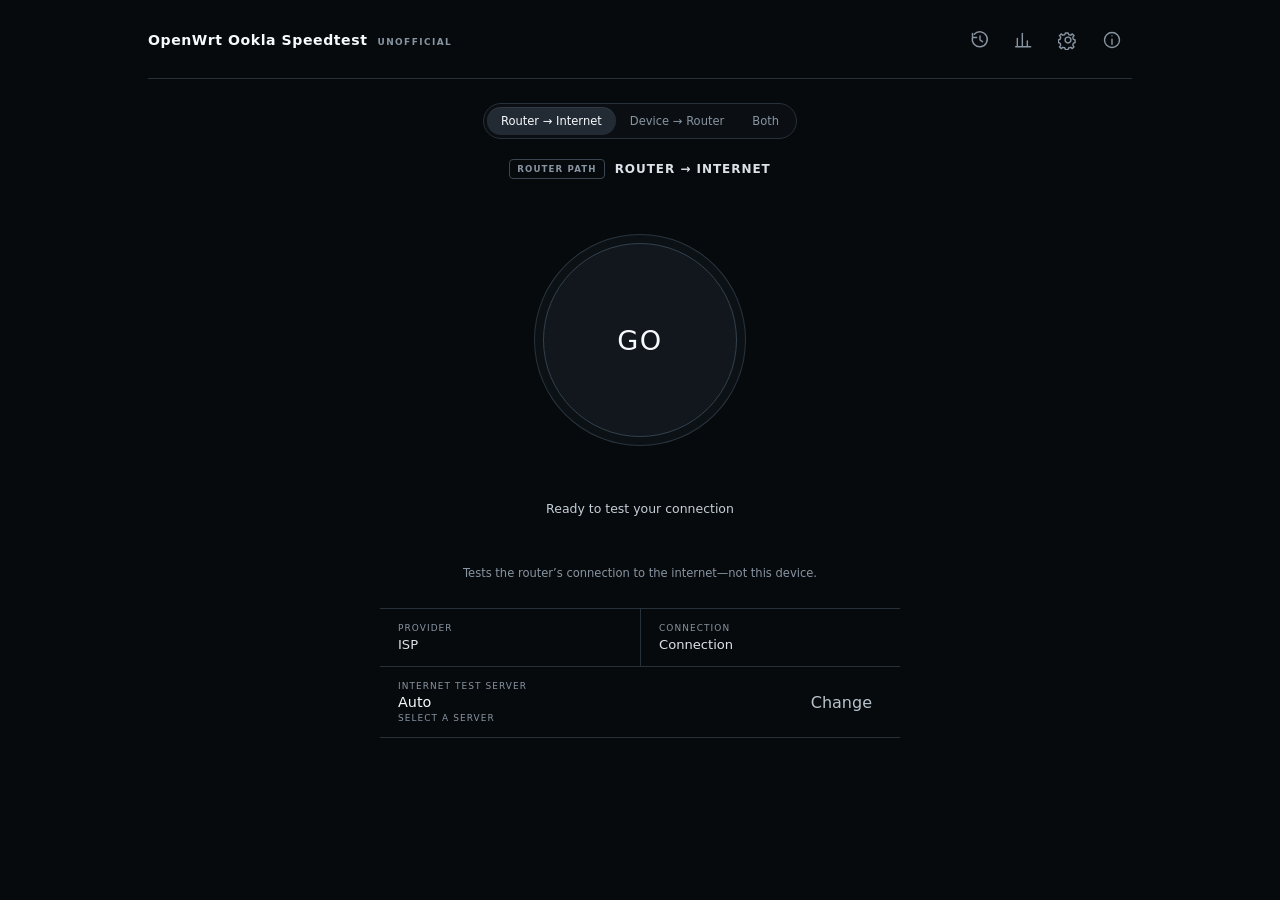
==== package/shared/ookla-speedtest-web/index.html @ 643204ad "feat: build ad-free reference test stage" ====
<!doctype html>
<html lang="en">
<head>
  <meta charset="utf-8">
  <meta name="viewport" content="width=device-width,initial-scale=1">
  <title>OpenWrt Ookla Speedtest</title>
  <link rel="stylesheet" href="styles.css?v=1.2.0">
</head>
<body>
<main id="app">
  <header class="app-header">
    <div class="brand-lockup">
      <strong id="app-title">OpenWrt Ookla Speedtest</strong>
      <small>UNOFFICIAL</small>
    </div>
    <nav class="icon-nav" aria-label="Primary">
      <button id="nav-history" data-view="history" aria-label="History" data-tooltip="History">
        <svg viewBox="0 0 24 24" aria-hidden="true"><path d="M12 7v5l3 2M5.1 5.1A9 9 0 1 1 3 9m0-5v5h5"/></svg>
      </button>
      <button id="nav-analytics" data-view="analytics" aria-label="Analytics" data-tooltip="Analytics">
        <svg viewBox="0 0 24 24" aria-hidden="true"><path d="M4 20V10m6 10V4m6 16v-7m4 7H2"/></svg>
      </button>
      <button id="nav-settings" data-view="settings" aria-label="Settings" data-tooltip="Settings">
        <svg viewBox="0 0 24 24" aria-hidden="true"><path d="M12 8.5a3.5 3.5 0 1 0 0 7 3.5 3.5 0 0 0 0-7Zm0-5 1 2.2 2.4.5 1.8-1.5 2.1 2.1-1.5 1.8.5 2.4 2.2 1v3l-2.2 1-.5 2.4 1.5 1.8-2.1 2.1-1.8-1.5-2.4.5-1 2.2h-3l-1-2.2-2.4-.5-1.8 1.5-2.1-2.1 1.5-1.8-.5-2.4-2.2-1v-3l2.2-1 .5-2.4-1.5-1.8 2.1-2.1 1.8 1.5 2.4-.5 1-2.2Z"/></svg>
      </button>
      <button id="nav-about" data-view="about" aria-label="About" data-tooltip="About">
        <svg viewBox="0 0 24 24" aria-hidden="true"><path d="M12 21a9 9 0 1 0 0-18 9 9 0 0 0 0 18Zm0-10v6m0-10h.01"/></svg>
      </button>
    </nav>
  </header>

  <section class="test-stage" id="test-stage">
    <div id="mode-picker" class="mode-picker" role="group" aria-label="Test mode">
      <button class="active" data-mode="router-internet" aria-pressed="true">Router → Internet</button>
      <button data-mode="device-router" aria-pressed="false">Device → Router</button>
      <button data-mode="both" aria-pressed="false">Both</button>
    </div>

    <div class="path-line">
      <span id="path-badge">ROUTER PATH</span>
      <strong id="route-label">Router → Internet</strong>
    </div>

    <div class="metrics-strip" id="primary-metrics" hidden>
      <div class="metric ping-metric" aria-label="Ping">
        <span>Ping</span><strong id="metric-ping">—</strong><small>ms</small>
      </div>
      <div class="metric download-metric" aria-label="Download">
        <span>Download</span><strong id="metric-download">—</strong><small>Mbps</small>
        <svg class="metric-trace" viewBox="0 0 100 30" preserveAspectRatio="none" role="img" aria-labelledby="download-trace-label"><title id="download-trace-label">Download speed over time</title><path id="download-trace"></path></svg>
      </div>
      <div class="metric upload-metric" aria-label="Upload">
        <span>Upload</span><strong id="metric-upload">—</strong><small>Mbps</small>
        <svg class="metric-trace" viewBox="0 0 100 30" preserveAspectRatio="none" role="img" aria-labelledby="upload-trace-label"><title id="upload-trace-label">Upload speed over time</title><path id="upload-trace"></path></svg>
      </div>
    </div>
    <div class="latency-strip" aria-label="Connection responsiveness" hidden>
      <div><span>Jitter</span><strong id="metric-jitter">—</strong><small>ms</small></div>
      <div><span>Loss</span><strong id="metric-loss">—</strong><small>%</small></div>
    </div>

    <div id="live-gauge" class="gauge-shell" data-phase="idle" data-status="idle" data-shape="disc" aria-busy="false">
      <svg id="gauge-dial" viewBox="0 0 286 286" role="img" aria-labelledby="phase-label gauge-value gauge-unit" hidden>
        <defs>
          <linearGradient id="download-gradient"><stop stop-color="#29d3c2"/><stop offset="1" stop-color="#36a7ff"/></linearGradient>
          <linearGradient id="upload-gradient"><stop stop-color="#855cff"/><stop offset="1" stop-color="#ef5ad7"/></linearGradient>
          <linearGradient id="ping-gradient"><stop stop-color="#4cc9ff"/><stop offset="1" stop-color="#5d86ff"/></linearGradient>
        </defs>
        <path id="gauge-track" class="gauge-track" d="M51.076 234.924 A130 130 0 1 1 234.924 234.924" pathLength="100"></path>
        <path id="gauge-progress" class="gauge-progress" d="M51.076 234.924 A130 130 0 1 1 234.924 234.924" pathLength="100"></path>
        <g id="gauge-labels" class="gauge-labels" aria-hidden="true"></g>
        <path id="gauge-needle" class="gauge-needle" d="M133 143 L138 58 L148 143 Z" aria-hidden="true"></path>
      </svg>
      <div id="gauge-readout" class="gauge-readout" hidden>
        <span id="phase-label">Ready</span><strong id="gauge-value">0</strong><small id="gauge-unit">Mbps</small>
      </div>
      <button id="go-control" class="go" aria-label="Start Router to Internet test">GO</button>
      <button id="cancel-test" class="cancel" hidden>Cancel test</button>
    </div>

    <p id="status">Ready to test your connection</p>
    <p id="phase-announcer" aria-live="polite" class="sr-only"></p>
    <p id="live-announcer" aria-live="polite" data-throttle-ms="1000" class="sr-only"></p>
    <div class="error-recovery" role="alert" aria-atomic="true">
      <p id="error-message" hidden></p>
      <button id="retry-test" hidden>Retry</button>
    </div>
    <p class="scope-note" id="scope-note">Tests the router's connection to the internet—not this device.</p>

    <div id="network-context" class="network-context" role="group" aria-label="Network context">
      <div><small>PROVIDER</small><strong id="isp-badge">ISP</strong></div>
      <div><small>CONNECTION</small><strong id="network-badge">Connection</strong></div>
      <p id="vpn-callout" class="vpn-callout" role="status"></p>
    </div>
    <div class="server">
      <div><small>INTERNET TEST SERVER</small><strong id="server-name">Auto</strong><span id="server-detail">Select a server</span></div>
      <button id="server-picker">Change</button>
    </div>
    <section id="results" class="results final-result" aria-live="polite"></section>
  </section>

  <section id="view" aria-live="polite"></section>
  <div id="server-panel" hidden><input id="server-search" type="search" placeholder="Search servers" aria-label="Search servers"><div id="server-results" role="listbox" aria-label="Server results"></div></div>
</main>

<dialog id="terms-dialog" aria-labelledby="terms-title">
  <h2 id="terms-title">Ookla terms required</h2>
  <p>The internet test runs Ookla Speedtest CLI on your router. Before the first internet test, review and accept Ookla's <a href="https://www.speedtest.net/about/terms" target="_blank" rel="noopener">Terms of Use</a> and <a href="https://www.speedtest.net/about/privacy" target="_blank" rel="noopener">Privacy Policy</a>.</p>
  <p>Your acceptance is stored on this router. This unofficial project is not affiliated with Ookla.</p>
  <form method="dialog"><button value="cancel">Cancel</button><button id="accept-terms" value="accept">I agree</button></form>
</dialog>
<script src="gauge.js?v=1.2.0"></script>
<script src="app.js?v=1.2.0"></script>
</body>
</html>
---- package/shared/ookla-speedtest-web/styles.css ----
:root { --canvas:#070a0d; --panel:#10151b; --ink:#f7fafc; --muted:#8794a1; --line:#26313b; --download:#29d3c2; --upload:#b26cff; --ping:#4cc9ff; --cyan:var(--download); --violet:var(--upload); color-scheme:dark; }
* { box-sizing:border-box; }
html { min-width:0; max-width:100%; overflow-x:hidden; }
body { margin:0; min-height:100vh; color:var(--ink); background:var(--canvas); font-family:Inter,ui-sans-serif,system-ui,sans-serif; overflow-x:hidden; }
button,input { font:inherit; }
button { -webkit-tap-highlight-color:transparent; }
button:focus-visible,input:focus-visible,a:focus-visible { outline:2px solid var(--ping); outline-offset:4px; }
[hidden] { display:none!important; }
.sr-only { position:absolute; width:1px; height:1px; padding:0; margin:-1px; overflow:hidden; clip:rect(0,0,0,0); white-space:nowrap; border:0; }

#app { width:min(100%,1040px); min-width:0; margin:0 auto; padding:20px 28px 48px; overflow-wrap:anywhere; }
.app-header { display:flex; align-items:center; justify-content:space-between; gap:24px; min-width:0; padding-bottom:18px; border-bottom:1px solid var(--line); }
.brand-lockup { display:flex; align-items:baseline; gap:10px; min-width:0; }
.brand-lockup strong { font-size:.88rem; letter-spacing:.04em; white-space:nowrap; }
.brand-lockup small { color:var(--muted); font-size:.56rem; font-weight:700; letter-spacing:.16em; }
.icon-nav { display:flex; gap:4px; }
.icon-nav button { position:relative; display:grid; width:40px; height:40px; padding:9px; place-items:center; border:0; border-radius:50%; color:var(--muted); background:transparent; cursor:pointer; }
.icon-nav button:hover { color:var(--ink); background:var(--panel); }
.icon-nav svg { width:20px; height:20px; fill:none; stroke:currentColor; stroke-width:1.7; stroke-linecap:round; stroke-linejoin:round; }
.icon-nav button::after { content:attr(data-tooltip); position:absolute; z-index:5; top:calc(100% + 7px); left:50%; padding:5px 8px; border:1px solid var(--line); border-radius:5px; color:var(--ink); background:#171e25; box-shadow:0 7px 20px #0008; font-size:.68rem; opacity:0; pointer-events:none; transform:translate(-50%,-3px); transition:opacity .12s ease,transform .12s ease; }
.icon-nav button:hover::after,.icon-nav button:focus-visible::after { opacity:1; transform:translate(-50%,0); }

.test-stage { width:min(100%,760px); margin:0 auto; padding:24px 0 30px; text-align:center; }
.mode-picker { display:inline-flex; max-width:100%; padding:3px; border:1px solid var(--line); border-radius:999px; background:#0b0f13; }
.mode-picker button { padding:7px 14px; border:0; border-radius:999px; color:var(--muted); background:transparent; cursor:pointer; font-size:.72rem; }
.mode-picker button:hover { color:var(--ink); }
.mode-picker button.active { color:var(--ink); background:#222b34; box-shadow:0 1px 0 #fff1 inset; }
.mode-picker button:disabled { cursor:not-allowed; opacity:.5; }
.path-line { display:flex; align-items:center; justify-content:center; gap:10px; min-width:0; margin:20px auto 0; }
#path-badge { padding:4px 7px; border:1px solid #3a4651; border-radius:4px; color:var(--muted); font-size:.54rem; font-weight:700; letter-spacing:.13em; }
#route-label { color:#dbe2e8; font-size:.75rem; font-weight:550; letter-spacing:.08em; text-transform:uppercase; }

.metrics-strip { display:grid; grid-template-columns:repeat(3,minmax(0,1fr)); width:min(100%,620px); margin:22px auto 0; border-top:1px solid var(--line); border-bottom:1px solid var(--line); }
.metric { position:relative; min-width:0; min-height:82px; padding:15px 18px 17px; overflow:hidden; text-align:left; }
.metric + .metric { border-left:1px solid var(--line); }
.metric > span { display:block; margin-bottom:5px; color:var(--muted); font-size:.58rem; font-weight:700; letter-spacing:.14em; text-transform:uppercase; }
.metric strong { position:relative; z-index:1; font:500 1.45rem/1 ui-monospace,SFMono-Regular,monospace; font-variant-numeric:tabular-nums; }
.metric small { position:relative; z-index:1; margin-left:5px; color:var(--muted); font-size:.57rem; letter-spacing:.07em; text-transform:uppercase; }
.ping-metric strong { color:var(--ping); }
.download-metric strong { color:var(--download); }
.upload-metric strong { color:var(--upload); }
.metric-trace { position:absolute; right:10px; bottom:5px; left:10px; width:calc(100% - 20px); height:26px; opacity:.34; }
.metric-trace path { fill:none; stroke-width:1.2; vector-effect:non-scaling-stroke; }
#download-trace { stroke:var(--download); }
#upload-trace { stroke:var(--upload); stroke-dasharray:2.5 1.5; }
.latency-strip { display:grid; grid-template-columns:repeat(2,1fr); width:min(100%,300px); margin:8px auto 0; color:var(--muted); font-size:.68rem; }
.latency-strip > div { display:flex; align-items:baseline; justify-content:center; gap:5px; }
.latency-strip > div + div { border-left:1px solid var(--line); }
.latency-strip strong { color:#d5dde3; font-weight:500; font-variant-numeric:tabular-nums; }
.latency-strip small { font-size:.58rem; }

.gauge-shell { position:relative; width:286px; height:286px; max-width:calc(100vw - 40px); aspect-ratio:1; margin:18px auto; }
.gauge-shell > svg { width:100%; height:100%; overflow:visible; }
.gauge-track,.gauge-progress { fill:none; stroke-width:23; stroke-linecap:round; }
.gauge-track { stroke:#202932; }
.gauge-progress { stroke:var(--ping); stroke-dasharray:var(--gauge-progress,0) 100; }
.gauge-shell[data-phase="download"] .gauge-progress { stroke:url(#download-gradient); }
.gauge-shell[data-phase="upload"] .gauge-progress { stroke:url(#upload-gradient); }
.gauge-shell[data-phase="ping"] .gauge-progress { stroke:url(#ping-gradient); }
.gauge-needle { fill:var(--ink); transform-origin:143px 143px; transform-box:view-box; }
.gauge-labels > * { opacity:0; transition:opacity .12s ease; }
.gauge-shell[data-shape="arc"] .gauge-labels > :nth-child(1) { opacity:1; transition-delay:0ms; }
.gauge-shell[data-shape="arc"] .gauge-labels > :nth-child(2) { opacity:1; transition-delay:80ms; }
.gauge-shell[data-shape="arc"] .gauge-labels > :nth-child(3) { opacity:1; transition-delay:160ms; }
.gauge-shell[data-shape="arc"] .gauge-labels > :nth-child(4) { opacity:1; transition-delay:240ms; }
.gauge-shell[data-shape="arc"] .gauge-labels > :nth-child(5) { opacity:1; transition-delay:320ms; }
.gauge-shell[data-shape="arc"] .gauge-labels > :nth-child(6) { opacity:1; transition-delay:400ms; }
.gauge-shell[data-shape="arc"] .gauge-labels > :nth-child(7) { opacity:1; transition-delay:480ms; }
.gauge-shell[data-shape="arc"] .gauge-labels > :nth-child(8) { opacity:1; transition-delay:560ms; }
.gauge-shell[data-shape="arc"] .gauge-labels > :nth-child(9) { opacity:1; transition-delay:640ms; }
.gauge-readout { position:absolute; left:50%; bottom:16px; display:grid; justify-items:center; transform:translateX(-50%); }
.gauge-readout strong { font:400 36px/1 ui-monospace,SFMono-Regular,monospace; font-variant-numeric:tabular-nums; }
.gauge-readout small { margin-top:5px; color:var(--muted); letter-spacing:.11em; text-transform:uppercase; }
#phase-label { margin-bottom:5px; color:var(--muted); font-size:.58rem; font-weight:700; letter-spacing:.13em; text-transform:uppercase; }
.go { position:absolute; inset:50% auto auto 50%; width:194px; height:194px; padding:0; border:1px solid #33414c; border-radius:50%; color:var(--ink); background:#11171d; box-shadow:0 0 0 8px #0c1116,0 0 0 9px #28343e; cursor:pointer; font-size:1.7rem; font-weight:400; letter-spacing:.06em; transform:translate(-50%,-50%); transition:width .2s ease,height .2s ease,background-color .2s ease,box-shadow .2s ease,opacity .15s ease; }
.go:hover { background:#151e25; box-shadow:0 0 0 8px #0c1116,0 0 0 9px #40505d,0 0 30px #29d3c21f; }
.gauge-shell[data-shape="disc"] .go { width:194px; height:194px; background:#11171d; }
.gauge-shell[data-shape="ring"] .go { width:232px; height:232px; color:transparent; background:transparent; box-shadow:0 0 0 11px #202932 inset; }
.gauge-shell[data-shape="arc"] .go { width:56px; height:56px; opacity:0; pointer-events:none; }
.gauge-shell[data-status="done"] .go,.gauge-shell[data-status="cancelled"] .go,.gauge-shell[data-status="error"] .go { width:78px; height:78px; border-color:#42515e; background:#10161b; box-shadow:0 0 0 5px #202932; font-size:.9rem; }
.cancel { position:absolute; bottom:-20px; left:50%; padding:8px 15px; border:1px solid #46535f; border-radius:999px; color:#d8e0e5; background:var(--panel); cursor:pointer; transform:translateX(-50%); }
.cancel:hover { border-color:var(--ping); }

#status { min-height:1.2em; margin:0; color:#c5cfd7; font-size:.78rem; }
.error-recovery { min-height:2.4rem; margin:8px auto 0; }
#error-message { margin:0 0 10px; color:#ffb4b4; font-size:.8rem; }
#retry-test { padding:8px 18px; border:1px solid #ff9b9b; border-radius:999px; color:var(--ink); background:var(--panel); cursor:pointer; }
.scope-note,.vpn-callout { color:var(--muted); font-size:.72rem; }
.scope-note { margin:4px auto 0; }

.network-context { display:grid; grid-template-columns:repeat(2,minmax(0,1fr)); width:min(100%,520px); margin:28px auto 0; border-top:1px solid var(--line); border-bottom:1px solid var(--line); text-align:left; }
.network-context > div { min-width:0; padding:14px 18px; }
.network-context > div + div { border-left:1px solid var(--line); }
.network-context small,.server small,.server span { display:block; color:var(--muted); font-size:.56rem; letter-spacing:.12em; text-transform:uppercase; }
.network-context strong { display:block; margin-top:4px; color:#dbe3e8; font-size:.82rem; font-weight:500; }
.network-context .vpn-callout { grid-column:1/-1; min-height:0; margin:0; padding:0 18px; }
.network-context .vpn-callout:not(:empty) { padding-top:10px; padding-bottom:10px; border-top:1px solid var(--line); }
.server { display:flex; align-items:center; justify-content:space-between; gap:16px; width:min(100%,520px); margin:0 auto; padding:14px 18px; border-bottom:1px solid var(--line); text-align:left; }
.server > div { min-width:0; }
.server strong { display:block; margin:3px 0; font-size:.9rem; font-weight:500; }
.server button,#server-results button { padding:8px 10px; border:0; color:#b8c4cd; background:none; cursor:pointer; }
.server button:hover,#server-results button:hover { color:var(--ping); }

.results,.final-result { display:grid; grid-template-columns:repeat(auto-fit,minmax(260px,1fr)); gap:14px; margin:18px 0 30px; text-align:left; }
.result-card { padding:20px; border:1px solid var(--line); border-radius:8px; background:var(--panel); }
.result-card h2 { margin-top:0; color:var(--download); font-size:.95rem; }
.result-card.internet h2 { color:var(--upload); }
.result-card p { margin:.6rem 0; font-size:1.1rem; }
.result-card small { display:block; margin-top:.35rem; color:var(--muted); }
.outcome { font-weight:650; }
.outcome.failed { color:#ffb4b4; }
#view { min-width:0; margin-top:20px; }
.history-scroll { max-width:100%; overflow-x:auto; overscroll-behavior-inline:contain; }
.history-scroll:focus-visible { outline:2px solid var(--ping); outline-offset:3px; }
.history-scroll table { min-width:680px; }
table { width:100%; border-collapse:collapse; }
th,td { padding:10px; border-bottom:1px solid var(--line); text-align:left; }
#server-panel { width:min(100%,520px); margin:20px auto; padding:16px; border:1px solid var(--line); border-radius:8px; background:var(--panel); }
#server-search { width:100%; padding:10px; }
#server-results button { display:block; width:100%; text-align:left; }
dialog { max-width:min(540px,calc(100vw - 32px)); padding:24px; border:1px solid #31536c; border-radius:12px; color:var(--ink); background:var(--panel); }
dialog::backdrop { background:#000b; }
dialog form { display:flex; justify-content:flex-end; gap:10px; }
dialog button { padding:9px 14px; }

@media (max-width:640px) {
  #app { padding:14px 16px 34px; }
  .app-header { align-items:flex-start; gap:8px; }
  .brand-lockup { display:grid; gap:2px; }
  .icon-nav button { width:36px; height:36px; padding:8px; }
  .mode-picker { display:grid; grid-template-columns:1fr; width:min(100%,260px); border-radius:14px; }
  .network-context { grid-template-columns:1fr; }
  .network-context > div + div { border-top:1px solid var(--line); border-left:0; }
  .history-scroll table { min-width:620px; }
}
@media (max-width:520px) { .metrics-strip,.final-result { grid-template-columns:1fr; } .gauge-shell { width:min(286px,calc(100vw - 56px)); height:auto; } .metric + .metric { border-top:1px solid var(--line); border-left:0; } }
@media (prefers-reduced-motion:reduce) { *,*::before,*::after { scroll-behavior:auto!important; animation-duration:.01ms!important; animation-iteration-count:1!important; transition-duration:.01ms!important; } }
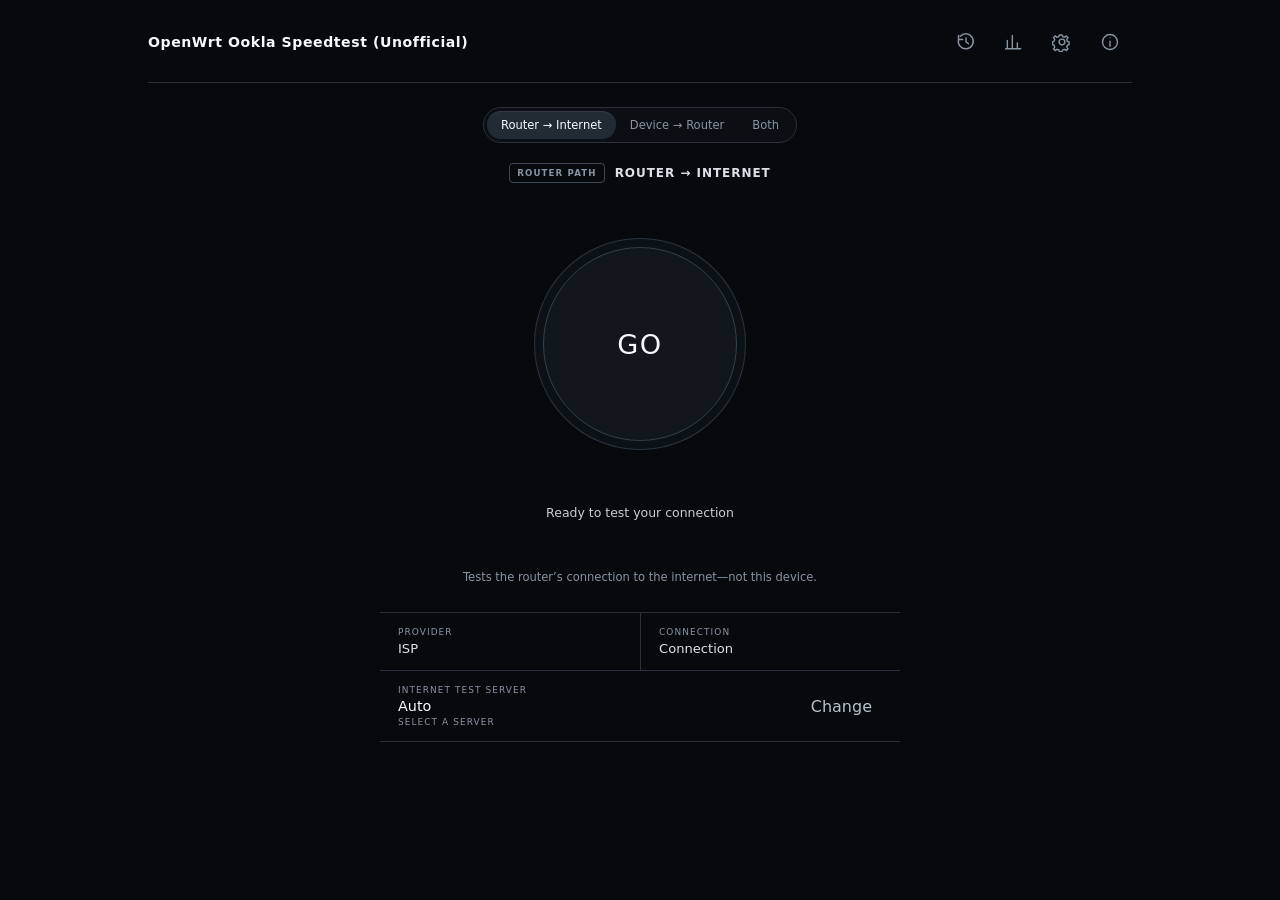
==== commit a1da09f8: "fix: harden narrow header contract" ====
--- a/package/shared/ookla-speedtest-web/index.html
+++ b/package/shared/ookla-speedtest-web/index.html
@@ -3,15 +3,14 @@
 <head>
   <meta charset="utf-8">
   <meta name="viewport" content="width=device-width,initial-scale=1">
-  <title>OpenWrt Ookla Speedtest</title>
+  <title>OpenWrt Ookla Speedtest (Unofficial)</title>
   <link rel="stylesheet" href="styles.css?v=1.2.0">
 </head>
 <body>
 <main id="app">
   <header class="app-header">
     <div class="brand-lockup">
-      <strong id="app-title">OpenWrt Ookla Speedtest</strong>
-      <small>UNOFFICIAL</small>
+      <strong id="app-title">OpenWrt Ookla Speedtest (Unofficial)</strong>
     </div>
     <nav class="icon-nav" aria-label="Primary">
       <button id="nav-history" data-view="history" aria-label="History" data-tooltip="History">
--- a/package/shared/ookla-speedtest-web/styles.css
+++ b/package/shared/ookla-speedtest-web/styles.css
@@ -14,7 +14,7 @@
 .brand-lockup strong { font-size:.88rem; letter-spacing:.04em; white-space:nowrap; }
 .brand-lockup small { color:var(--muted); font-size:.56rem; font-weight:700; letter-spacing:.16em; }
 .icon-nav { display:flex; gap:4px; }
-.icon-nav button { position:relative; display:grid; width:40px; height:40px; padding:9px; place-items:center; border:0; border-radius:50%; color:var(--muted); background:transparent; cursor:pointer; }
+.icon-nav button { position:relative; display:grid; width:44px; height:44px; min-width:44px; min-height:44px; padding:11px; place-items:center; border:0; border-radius:50%; color:var(--muted); background:transparent; cursor:pointer; }
 .icon-nav button:hover { color:var(--ink); background:var(--panel); }
 .icon-nav svg { width:20px; height:20px; fill:none; stroke:currentColor; stroke-width:1.7; stroke-linecap:round; stroke-linejoin:round; }
 .icon-nav button::after { content:attr(data-tooltip); position:absolute; z-index:5; top:calc(100% + 7px); left:50%; padding:5px 8px; border:1px solid var(--line); border-radius:5px; color:var(--ink); background:#171e25; box-shadow:0 7px 20px #0008; font-size:.68rem; opacity:0; pointer-events:none; transform:translate(-50%,-3px); transition:opacity .12s ease,transform .12s ease; }
@@ -127,11 +127,11 @@
   #app { padding:14px 16px 34px; }
   .app-header { align-items:flex-start; gap:8px; }
   .brand-lockup { display:grid; gap:2px; }
-  .icon-nav button { width:36px; height:36px; padding:8px; }
   .mode-picker { display:grid; grid-template-columns:1fr; width:min(100%,260px); border-radius:14px; }
   .network-context { grid-template-columns:1fr; }
   .network-context > div + div { border-top:1px solid var(--line); border-left:0; }
   .history-scroll table { min-width:620px; }
 }
+@media (max-width:480px) { .app-header { flex-direction:column; align-items:stretch; } .icon-nav { flex-wrap:wrap; } }
 @media (max-width:520px) { .metrics-strip,.final-result { grid-template-columns:1fr; } .gauge-shell { width:min(286px,calc(100vw - 56px)); height:auto; } .metric + .metric { border-top:1px solid var(--line); border-left:0; } }
 @media (prefers-reduced-motion:reduce) { *,*::before,*::after { scroll-behavior:auto!important; animation-duration:.01ms!important; animation-iteration-count:1!important; transition-duration:.01ms!important; } }
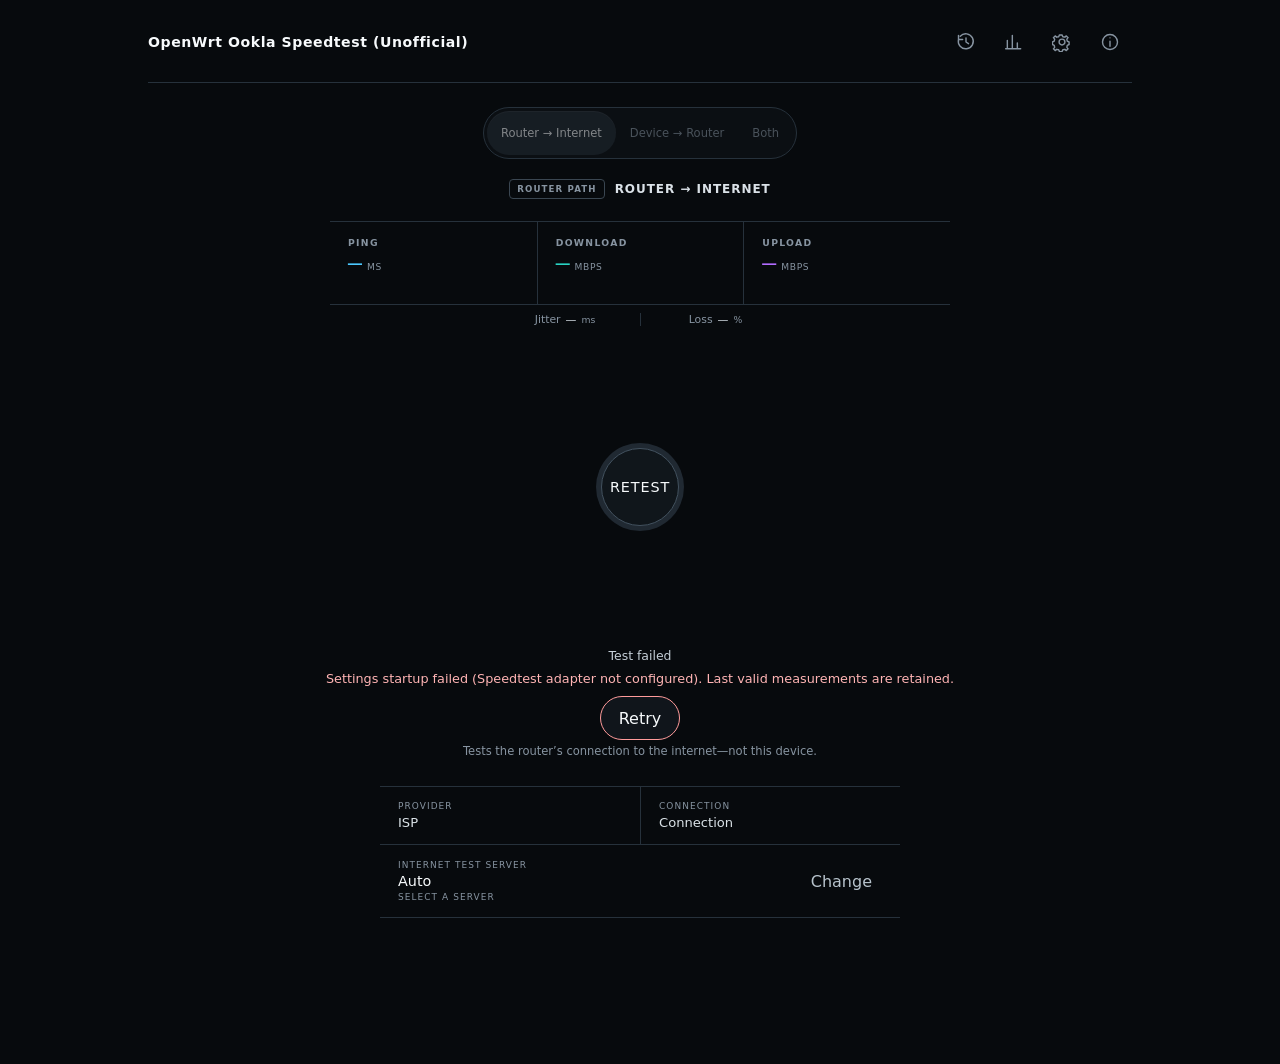
==== commit 92bb68a1: "chore: prepare web app 1.3.0" ====
--- a/package/shared/ookla-speedtest-web/index.html
+++ b/package/shared/ookla-speedtest-web/index.html
@@ -4,7 +4,7 @@
   <meta charset="utf-8">
   <meta name="viewport" content="width=device-width,initial-scale=1">
   <title>OpenWrt Ookla Speedtest (Unofficial)</title>
-  <link rel="stylesheet" href="styles.css?v=1.2.0">
+  <link rel="stylesheet" href="styles.css?v=1.3.0">
 </head>
 <body>
 <main id="app">
@@ -108,7 +108,9 @@
   <p>Your acceptance is stored on this router. This unofficial project is not affiliated with Ookla.</p>
   <form method="dialog"><button value="cancel">Cancel</button><button id="accept-terms" value="accept">I agree</button></form>
 </dialog>
-<script src="gauge.js?v=1.2.0"></script>
-<script src="app.js?v=1.2.0"></script>
+<script src="gauge.js?v=1.3.0"></script>
+<script src="results.js?v=1.3.0"></script>
+<script src="views.js?v=1.3.0"></script>
+<script src="app.js?v=1.3.0"></script>
 </body>
 </html>
--- a/package/shared/ookla-speedtest-web/styles.css
+++ b/package/shared/ookla-speedtest-web/styles.css
@@ -1,7 +1,8 @@
 :root { --canvas:#070a0d; --panel:#10151b; --ink:#f7fafc; --muted:#8794a1; --line:#26313b; --download:#29d3c2; --upload:#b26cff; --ping:#4cc9ff; --cyan:var(--download); --violet:var(--upload); color-scheme:dark; }
 * { box-sizing:border-box; }
-html { min-width:0; max-width:100%; overflow-x:hidden; }
-body { margin:0; min-height:100vh; color:var(--ink); background:var(--canvas); font-family:Inter,ui-sans-serif,system-ui,sans-serif; overflow-x:hidden; }
+html,body,#app { max-width:100%; overflow-x:hidden; }
+html { min-width:0; }
+body { margin:0; min-height:100vh; color:var(--ink); background:var(--canvas); font-family:Inter,ui-sans-serif,system-ui,sans-serif; }
 button,input { font:inherit; }
 button { -webkit-tap-highlight-color:transparent; }
 button:focus-visible,input:focus-visible,a:focus-visible { outline:2px solid var(--ping); outline-offset:4px; }
@@ -23,6 +24,7 @@
 .test-stage { width:min(100%,760px); margin:0 auto; padding:24px 0 30px; text-align:center; }
 .mode-picker { display:inline-flex; max-width:100%; padding:3px; border:1px solid var(--line); border-radius:999px; background:#0b0f13; }
 .mode-picker button { padding:7px 14px; border:0; border-radius:999px; color:var(--muted); background:transparent; cursor:pointer; font-size:.72rem; }
+.mode-picker button,.server button,#server-results button,#retry-test,.cancel,dialog button { min-height:44px; }
 .mode-picker button:hover { color:var(--ink); }
 .mode-picker button.active { color:var(--ink); background:#222b34; box-shadow:0 1px 0 #fff1 inset; }
 .mode-picker button:disabled { cursor:not-allowed; opacity:.5; }
@@ -96,12 +98,12 @@
 .network-context .vpn-callout { grid-column:1/-1; min-height:0; margin:0; padding:0 18px; }
 .network-context .vpn-callout:not(:empty) { padding-top:10px; padding-bottom:10px; border-top:1px solid var(--line); }
 .server { display:flex; align-items:center; justify-content:space-between; gap:16px; width:min(100%,520px); margin:0 auto; padding:14px 18px; border-bottom:1px solid var(--line); text-align:left; }
-.server > div { min-width:0; }
+.server > div { min-width:0; overflow-wrap:anywhere; }
 .server strong { display:block; margin:3px 0; font-size:.9rem; font-weight:500; }
 .server button,#server-results button { padding:8px 10px; border:0; color:#b8c4cd; background:none; cursor:pointer; }
 .server button:hover,#server-results button:hover { color:var(--ping); }
 
-.results,.final-result { display:grid; grid-template-columns:repeat(auto-fit,minmax(260px,1fr)); gap:14px; margin:18px 0 30px; text-align:left; }
+.results,.final-result { display:grid; grid-template-columns:repeat(auto-fit,minmax(260px,1fr)); gap:14px; width:min(100%,760px); margin:18px auto 30px; text-align:left; }
 .result-card { padding:20px; border:1px solid var(--line); border-radius:8px; background:var(--panel); }
 .result-card h2 { margin-top:0; color:var(--download); font-size:.95rem; }
 .result-card.internet h2 { color:var(--upload); }
@@ -132,6 +134,6 @@
   .network-context > div + div { border-top:1px solid var(--line); border-left:0; }
   .history-scroll table { min-width:620px; }
 }
-@media (max-width:480px) { .app-header { flex-direction:column; align-items:stretch; } .icon-nav { flex-wrap:wrap; } }
-@media (max-width:520px) { .metrics-strip,.final-result { grid-template-columns:1fr; } .gauge-shell { width:min(286px,calc(100vw - 56px)); height:auto; } .metric + .metric { border-top:1px solid var(--line); border-left:0; } }
+@media (max-width:480px) { .app-header { flex-direction:column; align-items:stretch; } .brand-lockup strong { white-space:normal; overflow-wrap:anywhere; } .icon-nav { flex-wrap:wrap; } }
+@media (max-width:520px) { .metrics-strip,.final-result { grid-template-columns:1fr; } .gauge-shell { width:min(286px,calc(100vw - 56px)); height:auto; } .metric + .metric { border-top:1px solid var(--line); border-left:0; } .server { align-items:flex-start; flex-wrap:wrap; } }
 @media (prefers-reduced-motion:reduce) { *,*::before,*::after { scroll-behavior:auto!important; animation-duration:.01ms!important; animation-iteration-count:1!important; transition-duration:.01ms!important; } }
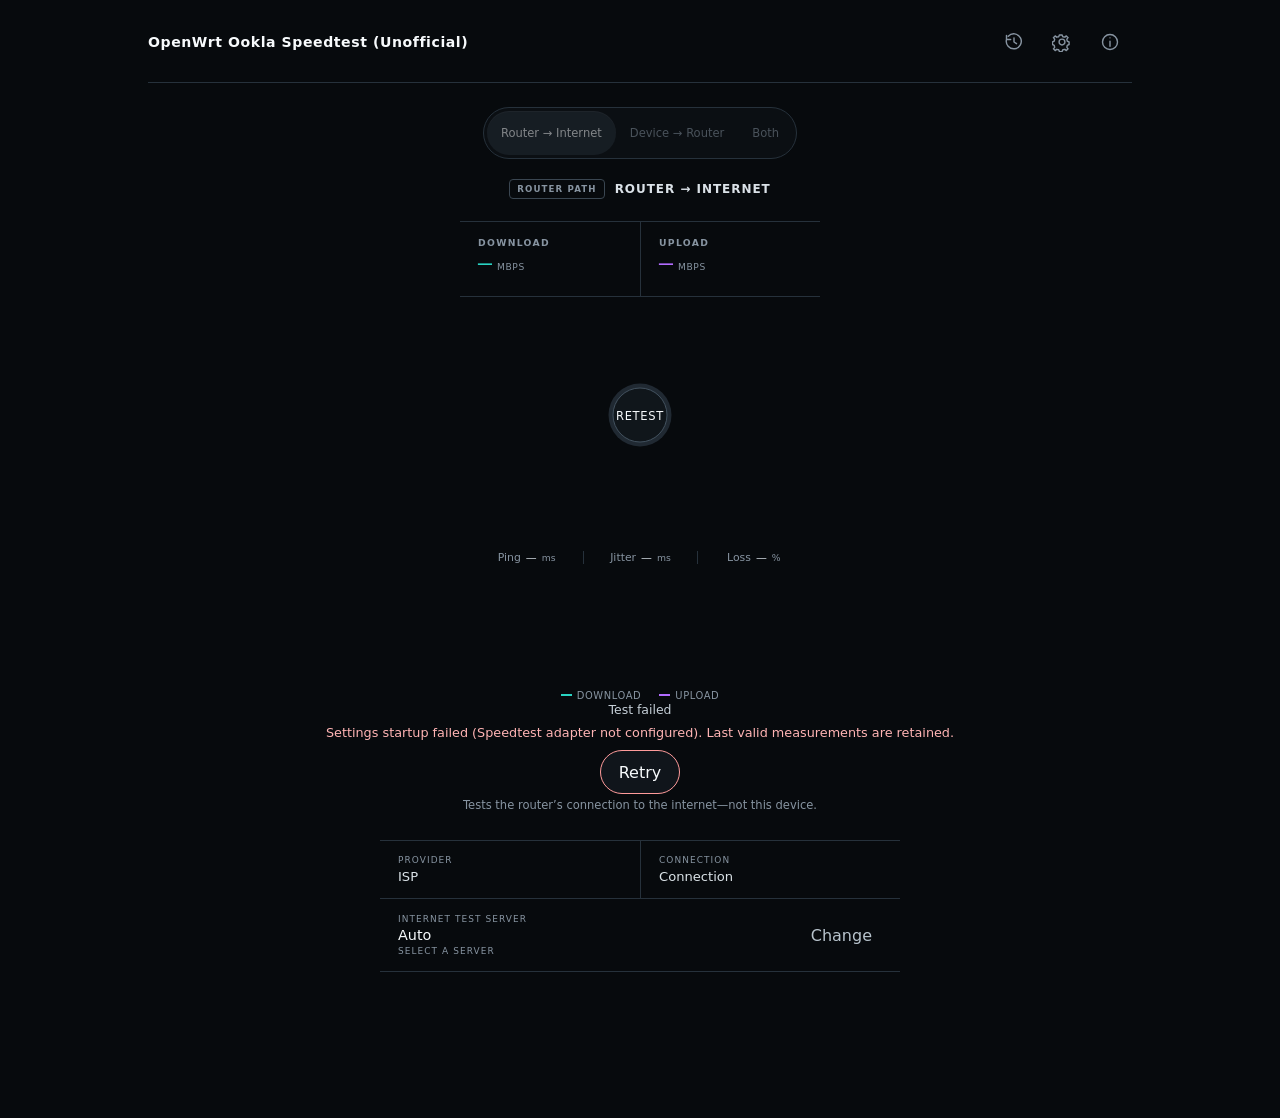
==== commit 561ed93b: "feat: redesign the live dashboard to match speedtest.net's flow - Remove Analytics entirely (nav ico" ====
--- a/package/shared/ookla-speedtest-web/index.html
+++ b/package/shared/ookla-speedtest-web/index.html
@@ -15,9 +15,6 @@
     <nav class="icon-nav" aria-label="Primary">
       <button id="nav-history" data-view="history" aria-label="History" data-tooltip="History">
         <svg viewBox="0 0 24 24" aria-hidden="true"><path d="M12 7v5l3 2M5.1 5.1A9 9 0 1 1 3 9m0-5v5h5"/></svg>
-      </button>
-      <button id="nav-analytics" data-view="analytics" aria-label="Analytics" data-tooltip="Analytics">
-        <svg viewBox="0 0 24 24" aria-hidden="true"><path d="M4 20V10m6 10V4m6 16v-7m4 7H2"/></svg>
       </button>
       <button id="nav-settings" data-view="settings" aria-label="Settings" data-tooltip="Settings">
         <svg viewBox="0 0 24 24" aria-hidden="true"><path d="M12 8.5a3.5 3.5 0 1 0 0 7 3.5 3.5 0 0 0 0-7Zm0-5 1 2.2 2.4.5 1.8-1.5 2.1 2.1-1.5 1.8.5 2.4 2.2 1v3l-2.2 1-.5 2.4 1.5 1.8-2.1 2.1-1.8-1.5-2.4.5-1 2.2h-3l-1-2.2-2.4-.5-1.8 1.5-2.1-2.1 1.5-1.8-.5-2.4-2.2-1v-3l2.2-1 .5-2.4-1.5-1.8 2.1-2.1 1.8 1.5 2.4-.5 1-2.2Z"/></svg>
@@ -41,21 +38,12 @@
     </div>
 
     <div class="metrics-strip" id="primary-metrics" hidden>
-      <div class="metric ping-metric" aria-label="Ping">
-        <span>Ping</span><strong id="metric-ping">—</strong><small>ms</small>
-      </div>
       <div class="metric download-metric" aria-label="Download">
         <span>Download</span><strong id="metric-download">—</strong><small>Mbps</small>
-        <svg class="metric-trace" viewBox="0 0 100 30" preserveAspectRatio="none" role="img" aria-labelledby="download-trace-label"><title id="download-trace-label">Download speed over time</title><path id="download-trace"></path></svg>
       </div>
       <div class="metric upload-metric" aria-label="Upload">
         <span>Upload</span><strong id="metric-upload">—</strong><small>Mbps</small>
-        <svg class="metric-trace" viewBox="0 0 100 30" preserveAspectRatio="none" role="img" aria-labelledby="upload-trace-label"><title id="upload-trace-label">Upload speed over time</title><path id="upload-trace"></path></svg>
       </div>
-    </div>
-    <div class="latency-strip" aria-label="Connection responsiveness" hidden>
-      <div><span>Jitter</span><strong id="metric-jitter">—</strong><small>ms</small></div>
-      <div><span>Loss</span><strong id="metric-loss">—</strong><small>%</small></div>
     </div>
 
     <div id="live-gauge" class="gauge-shell" data-phase="idle" data-status="idle" data-shape="disc" aria-busy="false">
@@ -68,13 +56,30 @@
         <path id="gauge-track" class="gauge-track" d="M51.076 234.924 A130 130 0 1 1 234.924 234.924" pathLength="100"></path>
         <path id="gauge-progress" class="gauge-progress" d="M51.076 234.924 A130 130 0 1 1 234.924 234.924" pathLength="100"></path>
         <g id="gauge-labels" class="gauge-labels" aria-hidden="true"></g>
-        <path id="gauge-needle" class="gauge-needle" d="M133 143 L138 58 L148 143 Z" aria-hidden="true"></path>
       </svg>
       <div id="gauge-readout" class="gauge-readout" hidden>
         <span id="phase-label">Ready</span><strong id="gauge-value">0</strong><small id="gauge-unit">Mbps</small>
       </div>
       <button id="go-control" class="go" aria-label="Start Router to Internet test">GO</button>
       <button id="cancel-test" class="cancel" hidden>Cancel test</button>
+    </div>
+
+    <div class="latency-strip" aria-label="Connection responsiveness" hidden>
+      <div><span>Ping</span><strong id="metric-ping">—</strong><small>ms</small></div>
+      <div><span>Jitter</span><strong id="metric-jitter">—</strong><small>ms</small></div>
+      <div><span>Loss</span><strong id="metric-loss">—</strong><small>%</small></div>
+    </div>
+
+    <div class="live-graph" id="live-graph" hidden>
+      <svg viewBox="0 0 100 30" preserveAspectRatio="none" role="img" aria-labelledby="live-graph-label">
+        <title id="live-graph-label">Download and upload speed over time</title>
+        <path id="download-trace" class="graph-trace graph-trace-download"></path>
+        <path id="upload-trace" class="graph-trace graph-trace-upload"></path>
+      </svg>
+      <div class="live-graph-legend">
+        <span class="legend-download">Download</span>
+        <span class="legend-upload">Upload</span>
+      </div>
     </div>
 
     <p id="status">Ready to test your connection</p>
--- a/package/shared/ookla-speedtest-web/styles.css
+++ b/package/shared/ookla-speedtest-web/styles.css
@@ -18,7 +18,7 @@
 .icon-nav button { position:relative; display:grid; width:44px; height:44px; min-width:44px; min-height:44px; padding:11px; place-items:center; border:0; border-radius:50%; color:var(--muted); background:transparent; cursor:pointer; }
 .icon-nav button:hover { color:var(--ink); background:var(--panel); }
 .icon-nav svg { width:20px; height:20px; fill:none; stroke:currentColor; stroke-width:1.7; stroke-linecap:round; stroke-linejoin:round; }
-.icon-nav button::after { content:attr(data-tooltip); position:absolute; z-index:5; top:calc(100% + 7px); left:50%; padding:5px 8px; border:1px solid var(--line); border-radius:5px; color:var(--ink); background:#171e25; box-shadow:0 7px 20px #0008; font-size:.68rem; opacity:0; pointer-events:none; transform:translate(-50%,-3px); transition:opacity .12s ease,transform .12s ease; }
+.icon-nav button::after { content:attr(data-tooltip); position:absolute; z-index:5; top:calc(100% + 7px); left:50%; width:max-content; padding:5px 8px; border:1px solid var(--line); border-radius:5px; color:var(--ink); background:#171e25; box-shadow:0 7px 20px #0008; font-size:.68rem; white-space:nowrap; overflow-wrap:normal; opacity:0; pointer-events:none; transform:translate(-50%,-3px); transition:opacity .12s ease,transform .12s ease; }
 .icon-nav button:hover::after,.icon-nav button:focus-visible::after { opacity:1; transform:translate(-50%,0); }
 
 .test-stage { width:min(100%,760px); margin:0 auto; padding:24px 0 30px; text-align:center; }
@@ -32,35 +32,40 @@
 #path-badge { padding:4px 7px; border:1px solid #3a4651; border-radius:4px; color:var(--muted); font-size:.54rem; font-weight:700; letter-spacing:.13em; }
 #route-label { color:#dbe2e8; font-size:.75rem; font-weight:550; letter-spacing:.08em; text-transform:uppercase; }
 
-.metrics-strip { display:grid; grid-template-columns:repeat(3,minmax(0,1fr)); width:min(100%,620px); margin:22px auto 0; border-top:1px solid var(--line); border-bottom:1px solid var(--line); }
-.metric { position:relative; min-width:0; min-height:82px; padding:15px 18px 17px; overflow:hidden; text-align:left; }
+.metrics-strip { display:grid; grid-template-columns:repeat(2,minmax(0,1fr)); width:min(100%,360px); margin:22px auto 0; border-top:1px solid var(--line); border-bottom:1px solid var(--line); }
+.metric { position:relative; min-width:0; min-height:74px; padding:15px 18px 17px; overflow:hidden; text-align:left; }
 .metric + .metric { border-left:1px solid var(--line); }
 .metric > span { display:block; margin-bottom:5px; color:var(--muted); font-size:.58rem; font-weight:700; letter-spacing:.14em; text-transform:uppercase; }
 .metric strong { position:relative; z-index:1; font:500 1.45rem/1 ui-monospace,SFMono-Regular,monospace; font-variant-numeric:tabular-nums; }
 .metric small { position:relative; z-index:1; margin-left:5px; color:var(--muted); font-size:.57rem; letter-spacing:.07em; text-transform:uppercase; }
-.ping-metric strong { color:var(--ping); }
 .download-metric strong { color:var(--download); }
 .upload-metric strong { color:var(--upload); }
-.metric-trace { position:absolute; right:10px; bottom:5px; left:10px; width:calc(100% - 20px); height:26px; opacity:.34; }
-.metric-trace path { fill:none; stroke-width:1.2; vector-effect:non-scaling-stroke; }
-#download-trace { stroke:var(--download); }
-#upload-trace { stroke:var(--upload); stroke-dasharray:2.5 1.5; }
-.latency-strip { display:grid; grid-template-columns:repeat(2,1fr); width:min(100%,300px); margin:8px auto 0; color:var(--muted); font-size:.68rem; }
+.latency-strip { display:grid; grid-template-columns:repeat(3,1fr); width:min(100%,340px); margin:16px auto 0; color:var(--muted); font-size:.68rem; }
 .latency-strip > div { display:flex; align-items:baseline; justify-content:center; gap:5px; }
 .latency-strip > div + div { border-left:1px solid var(--line); }
 .latency-strip strong { color:#d5dde3; font-weight:500; font-variant-numeric:tabular-nums; }
 .latency-strip small { font-size:.58rem; }
 
-.gauge-shell { position:relative; width:286px; height:286px; max-width:calc(100vw - 40px); aspect-ratio:1; margin:18px auto; }
+.live-graph { width:min(100%,540px); height:120px; margin:18px auto 0; }
+.live-graph svg { width:100%; height:calc(100% - 22px); overflow:visible; }
+.graph-trace { fill:none; stroke-width:1.6; vector-effect:non-scaling-stroke; }
+.graph-trace-download { stroke:var(--download); }
+.graph-trace-upload { stroke:var(--upload); stroke-dasharray:2.5 1.5; }
+.live-graph-legend { display:flex; justify-content:center; gap:18px; height:22px; align-items:center; color:var(--muted); font-size:.62rem; letter-spacing:.06em; text-transform:uppercase; }
+.live-graph-legend span { position:relative; padding-left:16px; }
+.live-graph-legend span::before { content:''; position:absolute; left:0; top:50%; width:11px; height:2px; transform:translateY(-50%); }
+.legend-download::before { background:var(--download); }
+.legend-upload::before { background:var(--upload); }
+
+.gauge-shell { position:relative; width:200px; height:200px; max-width:calc(100vw - 40px); aspect-ratio:1; margin:18px auto 36px; }
 .gauge-shell > svg { width:100%; height:100%; overflow:visible; }
-.gauge-track,.gauge-progress { fill:none; stroke-width:23; stroke-linecap:round; }
+.gauge-track,.gauge-progress { fill:none; stroke-width:16; stroke-linecap:round; }
 .gauge-track { stroke:#202932; }
 .gauge-progress { stroke:var(--ping); stroke-dasharray:var(--gauge-progress,0) 100; }
 .gauge-shell[data-phase="download"] .gauge-progress { stroke:url(#download-gradient); }
 .gauge-shell[data-phase="upload"] .gauge-progress { stroke:url(#upload-gradient); }
 .gauge-shell[data-phase="ping"] .gauge-progress { stroke:url(#ping-gradient); }
-.gauge-needle { fill:var(--ink); transform-origin:143px 143px; transform-box:view-box; }
-.gauge-labels > * { opacity:0; transition:opacity .12s ease; }
+.gauge-labels > * { opacity:0; transition:opacity .12s ease; font-size:8px; }
 .gauge-shell[data-shape="arc"] .gauge-labels > :nth-child(1) { opacity:1; transition-delay:0ms; }
 .gauge-shell[data-shape="arc"] .gauge-labels > :nth-child(2) { opacity:1; transition-delay:80ms; }
 .gauge-shell[data-shape="arc"] .gauge-labels > :nth-child(3) { opacity:1; transition-delay:160ms; }
@@ -70,17 +75,17 @@
 .gauge-shell[data-shape="arc"] .gauge-labels > :nth-child(7) { opacity:1; transition-delay:480ms; }
 .gauge-shell[data-shape="arc"] .gauge-labels > :nth-child(8) { opacity:1; transition-delay:560ms; }
 .gauge-shell[data-shape="arc"] .gauge-labels > :nth-child(9) { opacity:1; transition-delay:640ms; }
-.gauge-readout { position:absolute; left:50%; bottom:16px; display:grid; justify-items:center; transform:translateX(-50%); }
-.gauge-readout strong { font:400 36px/1 ui-monospace,SFMono-Regular,monospace; font-variant-numeric:tabular-nums; }
-.gauge-readout small { margin-top:5px; color:var(--muted); letter-spacing:.11em; text-transform:uppercase; }
-#phase-label { margin-bottom:5px; color:var(--muted); font-size:.58rem; font-weight:700; letter-spacing:.13em; text-transform:uppercase; }
-.go { position:absolute; inset:50% auto auto 50%; width:194px; height:194px; padding:0; border:1px solid #33414c; border-radius:50%; color:var(--ink); background:#11171d; box-shadow:0 0 0 8px #0c1116,0 0 0 9px #28343e; cursor:pointer; font-size:1.7rem; font-weight:400; letter-spacing:.06em; transform:translate(-50%,-50%); transition:width .2s ease,height .2s ease,background-color .2s ease,box-shadow .2s ease,opacity .15s ease; }
-.go:hover { background:#151e25; box-shadow:0 0 0 8px #0c1116,0 0 0 9px #40505d,0 0 30px #29d3c21f; }
-.gauge-shell[data-shape="disc"] .go { width:194px; height:194px; background:#11171d; }
-.gauge-shell[data-shape="ring"] .go { width:232px; height:232px; color:transparent; background:transparent; box-shadow:0 0 0 11px #202932 inset; }
-.gauge-shell[data-shape="arc"] .go { width:56px; height:56px; opacity:0; pointer-events:none; }
-.gauge-shell[data-status="done"] .go,.gauge-shell[data-status="cancelled"] .go,.gauge-shell[data-status="error"] .go { width:78px; height:78px; border-color:#42515e; background:#10161b; box-shadow:0 0 0 5px #202932; font-size:.9rem; }
-.cancel { position:absolute; bottom:-20px; left:50%; padding:8px 15px; border:1px solid #46535f; border-radius:999px; color:#d8e0e5; background:var(--panel); cursor:pointer; transform:translateX(-50%); }
+.gauge-readout { position:absolute; left:50%; bottom:11px; display:grid; justify-items:center; transform:translateX(-50%); }
+.gauge-readout strong { font:400 25px/1 ui-monospace,SFMono-Regular,monospace; font-variant-numeric:tabular-nums; }
+.gauge-readout small { margin-top:4px; color:var(--muted); letter-spacing:.11em; text-transform:uppercase; }
+#phase-label { margin-bottom:4px; color:var(--muted); font-size:.55rem; font-weight:700; letter-spacing:.13em; text-transform:uppercase; }
+.go { position:absolute; inset:50% auto auto 50%; width:136px; height:136px; padding:0; border:1px solid #33414c; border-radius:50%; color:var(--ink); background:#11171d; box-shadow:0 0 0 6px #0c1116,0 0 0 7px #28343e; cursor:pointer; font-size:1.25rem; font-weight:400; letter-spacing:.06em; transform:translate(-50%,-50%); transition:width .2s ease,height .2s ease,background-color .2s ease,box-shadow .2s ease,opacity .15s ease; }
+.go:hover { background:#151e25; box-shadow:0 0 0 6px #0c1116,0 0 0 7px #40505d,0 0 22px #29d3c21f; }
+.gauge-shell[data-shape="disc"] .go { width:136px; height:136px; background:#11171d; }
+.gauge-shell[data-shape="ring"] .go { width:162px; height:162px; color:transparent; background:transparent; box-shadow:0 0 0 8px #202932 inset; }
+.gauge-shell[data-shape="arc"] .go { width:39px; height:39px; opacity:0; pointer-events:none; }
+.gauge-shell[data-status="done"] .go,.gauge-shell[data-status="cancelled"] .go,.gauge-shell[data-status="error"] .go { width:55px; height:55px; border-color:#42515e; background:#10161b; box-shadow:0 0 0 4px #202932; font-size:.72rem; }
+.cancel { position:absolute; bottom:-34px; left:50%; padding:8px 15px; border:1px solid #46535f; border-radius:999px; color:#d8e0e5; background:var(--panel); cursor:pointer; transform:translateX(-50%); white-space:nowrap; }
 .cancel:hover { border-color:var(--ping); }
 
 #status { min-height:1.2em; margin:0; color:#c5cfd7; font-size:.78rem; }
@@ -109,14 +114,21 @@
 .result-card.internet h2 { color:var(--upload); }
 .result-card p { margin:.6rem 0; font-size:1.1rem; }
 .result-card small { display:block; margin-top:.35rem; color:var(--muted); }
+.share-result { min-height:44px; margin-top:14px; padding:8px 16px; border:1px solid #46535f; border-radius:999px; color:#d8e0e5; background:var(--panel); cursor:pointer; }
+.share-result:hover { border-color:var(--ping); }
 .outcome { font-weight:650; }
 .outcome.failed { color:#ffb4b4; }
 #view { min-width:0; margin-top:20px; }
+#view h2 { font-size:1.15rem; }
+.back-home { display:inline-flex; align-items:center; gap:6px; min-height:40px; margin-bottom:14px; padding:8px 14px; border:1px solid var(--line); border-radius:999px; color:#d8e0e5; background:var(--panel); cursor:pointer; font-size:.8rem; }
+.back-home:hover { border-color:var(--ping); color:var(--ink); }
+.setting-row { display:flex; align-items:center; justify-content:space-between; gap:12px; padding:12px 0; border-bottom:1px solid var(--line); }
+.setting-row select { min-height:40px; }
 .history-scroll { max-width:100%; overflow-x:auto; overscroll-behavior-inline:contain; }
 .history-scroll:focus-visible { outline:2px solid var(--ping); outline-offset:3px; }
-.history-scroll table { min-width:680px; }
+.history-scroll table { min-width:820px; }
 table { width:100%; border-collapse:collapse; }
-th,td { padding:10px; border-bottom:1px solid var(--line); text-align:left; }
+th,td { padding:10px; border-bottom:1px solid var(--line); text-align:left; white-space:nowrap; }
 #server-panel { width:min(100%,520px); margin:20px auto; padding:16px; border:1px solid var(--line); border-radius:8px; background:var(--panel); }
 #server-search { width:100%; padding:10px; }
 #server-results button { display:block; width:100%; text-align:left; }
@@ -135,5 +147,5 @@
   .history-scroll table { min-width:620px; }
 }
 @media (max-width:480px) { .app-header { flex-direction:column; align-items:stretch; } .brand-lockup strong { white-space:normal; overflow-wrap:anywhere; } .icon-nav { flex-wrap:wrap; } }
-@media (max-width:520px) { .metrics-strip,.final-result { grid-template-columns:1fr; } .gauge-shell { width:min(286px,calc(100vw - 56px)); height:auto; } .metric + .metric { border-top:1px solid var(--line); border-left:0; } .server { align-items:flex-start; flex-wrap:wrap; } }
+@media (max-width:520px) { .metrics-strip,.final-result { grid-template-columns:1fr; } .gauge-shell { width:min(200px,calc(100vw - 56px)); height:auto; } .metric + .metric { border-top:1px solid var(--line); border-left:0; } .server { align-items:flex-start; flex-wrap:wrap; } }
 @media (prefers-reduced-motion:reduce) { *,*::before,*::after { scroll-behavior:auto!important; animation-duration:.01ms!important; animation-iteration-count:1!important; transition-duration:.01ms!important; } }
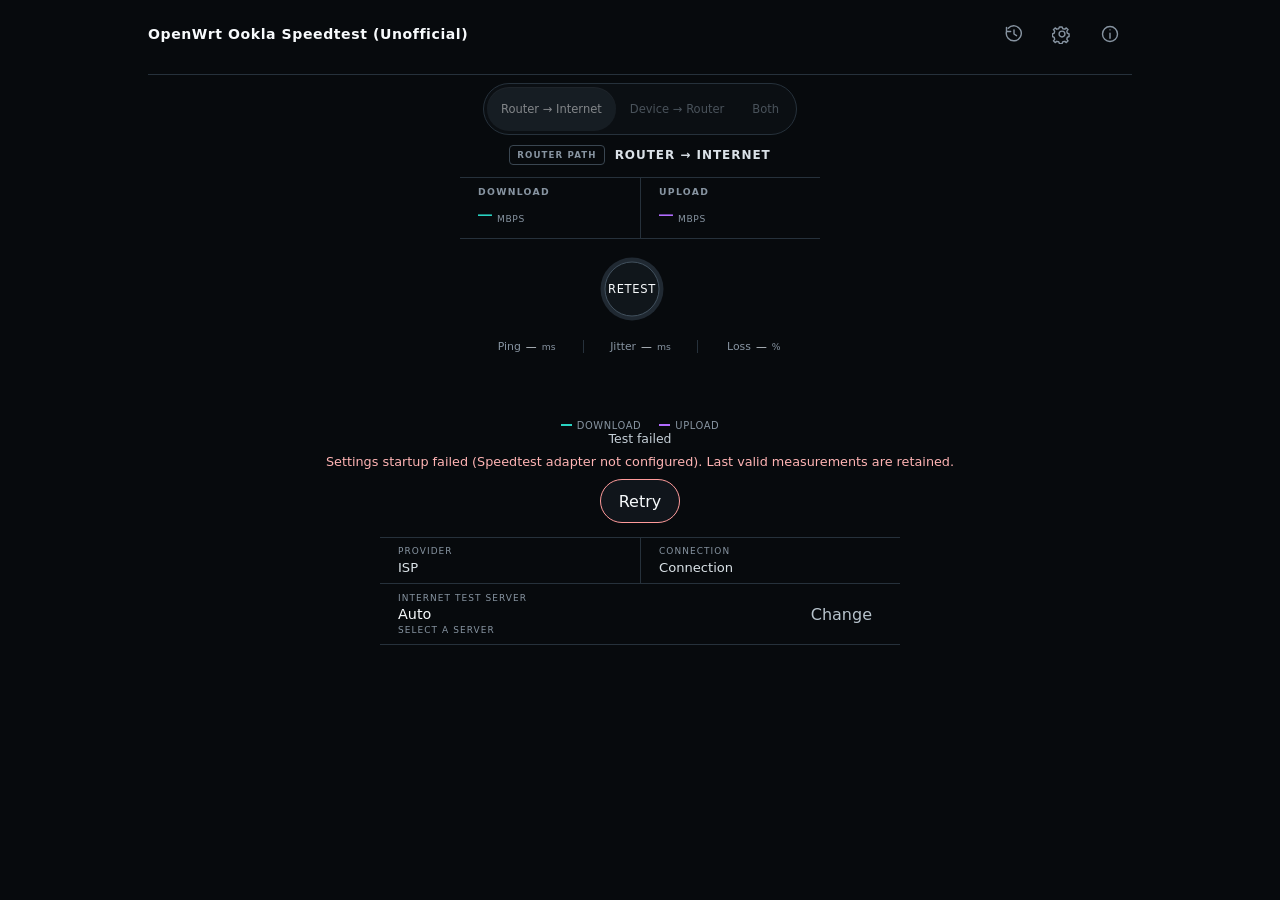
==== commit 3394ba61: "fix: graph auto-scale, share button placement, and one-screen layout - Fix the live graph rendering " ====
--- a/package/shared/ookla-speedtest-web/index.html
+++ b/package/shared/ookla-speedtest-web/index.html
@@ -46,22 +46,25 @@
       </div>
     </div>
 
-    <div id="live-gauge" class="gauge-shell" data-phase="idle" data-status="idle" data-shape="disc" aria-busy="false">
-      <svg id="gauge-dial" viewBox="0 0 286 286" role="img" aria-labelledby="phase-label gauge-value gauge-unit" hidden>
-        <defs>
-          <linearGradient id="download-gradient"><stop stop-color="#29d3c2"/><stop offset="1" stop-color="#36a7ff"/></linearGradient>
-          <linearGradient id="upload-gradient"><stop stop-color="#855cff"/><stop offset="1" stop-color="#ef5ad7"/></linearGradient>
-          <linearGradient id="ping-gradient"><stop stop-color="#4cc9ff"/><stop offset="1" stop-color="#5d86ff"/></linearGradient>
-        </defs>
-        <path id="gauge-track" class="gauge-track" d="M51.076 234.924 A130 130 0 1 1 234.924 234.924" pathLength="100"></path>
-        <path id="gauge-progress" class="gauge-progress" d="M51.076 234.924 A130 130 0 1 1 234.924 234.924" pathLength="100"></path>
-        <g id="gauge-labels" class="gauge-labels" aria-hidden="true"></g>
-      </svg>
-      <div id="gauge-readout" class="gauge-readout" hidden>
-        <span id="phase-label">Ready</span><strong id="gauge-value">0</strong><small id="gauge-unit">Mbps</small>
+    <div class="gauge-row">
+      <div id="live-gauge" class="gauge-shell" data-phase="idle" data-status="idle" data-shape="disc" aria-busy="false">
+        <svg id="gauge-dial" viewBox="0 0 286 286" role="img" aria-labelledby="phase-label gauge-value gauge-unit" hidden>
+          <defs>
+            <linearGradient id="download-gradient"><stop stop-color="#29d3c2"/><stop offset="1" stop-color="#36a7ff"/></linearGradient>
+            <linearGradient id="upload-gradient"><stop stop-color="#855cff"/><stop offset="1" stop-color="#ef5ad7"/></linearGradient>
+            <linearGradient id="ping-gradient"><stop stop-color="#4cc9ff"/><stop offset="1" stop-color="#5d86ff"/></linearGradient>
+          </defs>
+          <path id="gauge-track" class="gauge-track" d="M51.076 234.924 A130 130 0 1 1 234.924 234.924" pathLength="100"></path>
+          <path id="gauge-progress" class="gauge-progress" d="M51.076 234.924 A130 130 0 1 1 234.924 234.924" pathLength="100"></path>
+          <g id="gauge-labels" class="gauge-labels" aria-hidden="true"></g>
+        </svg>
+        <div id="gauge-readout" class="gauge-readout" hidden>
+          <span id="phase-label">Ready</span><strong id="gauge-value">0</strong><small id="gauge-unit">Mbps</small>
+        </div>
+        <button id="go-control" class="go" aria-label="Start Router to Internet test">GO</button>
+        <button id="cancel-test" class="cancel" hidden>Cancel test</button>
       </div>
-      <button id="go-control" class="go" aria-label="Start Router to Internet test">GO</button>
-      <button id="cancel-test" class="cancel" hidden>Cancel test</button>
+      <section id="results" class="results final-result" aria-live="polite"></section>
     </div>
 
     <div class="latency-strip" aria-label="Connection responsiveness" hidden>
@@ -89,8 +92,6 @@
       <p id="error-message" hidden></p>
       <button id="retry-test" hidden>Retry</button>
     </div>
-    <p class="scope-note" id="scope-note">Tests the router's connection to the internet—not this device.</p>
-
     <div id="network-context" class="network-context" role="group" aria-label="Network context">
       <div><small>PROVIDER</small><strong id="isp-badge">ISP</strong></div>
       <div><small>CONNECTION</small><strong id="network-badge">Connection</strong></div>
@@ -100,7 +101,6 @@
       <div><small>INTERNET TEST SERVER</small><strong id="server-name">Auto</strong><span id="server-detail">Select a server</span></div>
       <button id="server-picker">Change</button>
     </div>
-    <section id="results" class="results final-result" aria-live="polite"></section>
   </section>
 
   <section id="view" aria-live="polite"></section>
--- a/package/shared/ookla-speedtest-web/styles.css
+++ b/package/shared/ookla-speedtest-web/styles.css
@@ -9,7 +9,7 @@
 [hidden] { display:none!important; }
 .sr-only { position:absolute; width:1px; height:1px; padding:0; margin:-1px; overflow:hidden; clip:rect(0,0,0,0); white-space:nowrap; border:0; }
 
-#app { width:min(100%,1040px); min-width:0; margin:0 auto; padding:20px 28px 48px; overflow-wrap:anywhere; }
+#app { width:min(100%,1040px); min-width:0; margin:0 auto; padding:12px 28px 16px; overflow-wrap:anywhere; }
 .app-header { display:flex; align-items:center; justify-content:space-between; gap:24px; min-width:0; padding-bottom:18px; border-bottom:1px solid var(--line); }
 .brand-lockup { display:flex; align-items:baseline; gap:10px; min-width:0; }
 .brand-lockup strong { font-size:.88rem; letter-spacing:.04em; white-space:nowrap; }
@@ -21,43 +21,46 @@
 .icon-nav button::after { content:attr(data-tooltip); position:absolute; z-index:5; top:calc(100% + 7px); left:50%; width:max-content; padding:5px 8px; border:1px solid var(--line); border-radius:5px; color:var(--ink); background:#171e25; box-shadow:0 7px 20px #0008; font-size:.68rem; white-space:nowrap; overflow-wrap:normal; opacity:0; pointer-events:none; transform:translate(-50%,-3px); transition:opacity .12s ease,transform .12s ease; }
 .icon-nav button:hover::after,.icon-nav button:focus-visible::after { opacity:1; transform:translate(-50%,0); }
 
-.test-stage { width:min(100%,760px); margin:0 auto; padding:24px 0 30px; text-align:center; }
+.test-stage { width:min(100%,760px); margin:0 auto; padding:8px 0 10px; text-align:center; }
 .mode-picker { display:inline-flex; max-width:100%; padding:3px; border:1px solid var(--line); border-radius:999px; background:#0b0f13; }
 .mode-picker button { padding:7px 14px; border:0; border-radius:999px; color:var(--muted); background:transparent; cursor:pointer; font-size:.72rem; }
 .mode-picker button,.server button,#server-results button,#retry-test,.cancel,dialog button { min-height:44px; }
 .mode-picker button:hover { color:var(--ink); }
 .mode-picker button.active { color:var(--ink); background:#222b34; box-shadow:0 1px 0 #fff1 inset; }
 .mode-picker button:disabled { cursor:not-allowed; opacity:.5; }
-.path-line { display:flex; align-items:center; justify-content:center; gap:10px; min-width:0; margin:20px auto 0; }
+.path-line { display:flex; align-items:center; justify-content:center; gap:10px; min-width:0; margin:10px auto 0; }
 #path-badge { padding:4px 7px; border:1px solid #3a4651; border-radius:4px; color:var(--muted); font-size:.54rem; font-weight:700; letter-spacing:.13em; }
 #route-label { color:#dbe2e8; font-size:.75rem; font-weight:550; letter-spacing:.08em; text-transform:uppercase; }
 
-.metrics-strip { display:grid; grid-template-columns:repeat(2,minmax(0,1fr)); width:min(100%,360px); margin:22px auto 0; border-top:1px solid var(--line); border-bottom:1px solid var(--line); }
-.metric { position:relative; min-width:0; min-height:74px; padding:15px 18px 17px; overflow:hidden; text-align:left; }
+.metrics-strip { display:grid; grid-template-columns:repeat(2,minmax(0,1fr)); width:min(100%,360px); margin:12px auto 0; border-top:1px solid var(--line); border-bottom:1px solid var(--line); }
+.metric { position:relative; min-width:0; min-height:60px; padding:8px 18px 10px; overflow:hidden; text-align:left; }
 .metric + .metric { border-left:1px solid var(--line); }
 .metric > span { display:block; margin-bottom:5px; color:var(--muted); font-size:.58rem; font-weight:700; letter-spacing:.14em; text-transform:uppercase; }
 .metric strong { position:relative; z-index:1; font:500 1.45rem/1 ui-monospace,SFMono-Regular,monospace; font-variant-numeric:tabular-nums; }
 .metric small { position:relative; z-index:1; margin-left:5px; color:var(--muted); font-size:.57rem; letter-spacing:.07em; text-transform:uppercase; }
 .download-metric strong { color:var(--download); }
 .upload-metric strong { color:var(--upload); }
-.latency-strip { display:grid; grid-template-columns:repeat(3,1fr); width:min(100%,340px); margin:16px auto 0; color:var(--muted); font-size:.68rem; }
+.latency-strip { display:grid; grid-template-columns:repeat(3,1fr); width:min(100%,340px); margin:8px auto 0; color:var(--muted); font-size:.68rem; }
 .latency-strip > div { display:flex; align-items:baseline; justify-content:center; gap:5px; }
 .latency-strip > div + div { border-left:1px solid var(--line); }
 .latency-strip strong { color:#d5dde3; font-weight:500; font-variant-numeric:tabular-nums; }
 .latency-strip small { font-size:.58rem; }
 
-.live-graph { width:min(100%,540px); height:120px; margin:18px auto 0; }
-.live-graph svg { width:100%; height:calc(100% - 22px); overflow:visible; }
+.live-graph { width:min(100%,540px); height:70px; margin:8px auto 0; }
+.live-graph svg { width:100%; height:calc(100% - 20px); overflow:visible; }
 .graph-trace { fill:none; stroke-width:1.6; vector-effect:non-scaling-stroke; }
 .graph-trace-download { stroke:var(--download); }
 .graph-trace-upload { stroke:var(--upload); stroke-dasharray:2.5 1.5; }
-.live-graph-legend { display:flex; justify-content:center; gap:18px; height:22px; align-items:center; color:var(--muted); font-size:.62rem; letter-spacing:.06em; text-transform:uppercase; }
+.live-graph-legend { display:flex; justify-content:center; gap:18px; height:20px; align-items:center; color:var(--muted); font-size:.62rem; letter-spacing:.06em; text-transform:uppercase; }
 .live-graph-legend span { position:relative; padding-left:16px; }
 .live-graph-legend span::before { content:''; position:absolute; left:0; top:50%; width:11px; height:2px; transform:translateY(-50%); }
 .legend-download::before { background:var(--download); }
 .legend-upload::before { background:var(--upload); }
 
-.gauge-shell { position:relative; width:200px; height:200px; max-width:calc(100vw - 40px); aspect-ratio:1; margin:18px auto 36px; }
+.gauge-row { display:flex; align-items:center; justify-content:center; gap:16px; flex-wrap:wrap; margin:12px auto 14px; }
+.gauge-shell { position:relative; width:200px; height:200px; max-width:calc(100vw - 40px); aspect-ratio:1; margin:0; flex:none; }
+.gauge-shell[data-status="done"],.gauge-shell[data-status="cancelled"],.gauge-shell[data-status="error"] { height:75px; }
+.gauge-shell[data-status="running"] { margin-bottom:22px; }
 .gauge-shell > svg { width:100%; height:100%; overflow:visible; }
 .gauge-track,.gauge-progress { fill:none; stroke-width:16; stroke-linecap:round; }
 .gauge-track { stroke:#202932; }
@@ -95,26 +98,22 @@
 .scope-note,.vpn-callout { color:var(--muted); font-size:.72rem; }
 .scope-note { margin:4px auto 0; }
 
-.network-context { display:grid; grid-template-columns:repeat(2,minmax(0,1fr)); width:min(100%,520px); margin:28px auto 0; border-top:1px solid var(--line); border-bottom:1px solid var(--line); text-align:left; }
-.network-context > div { min-width:0; padding:14px 18px; }
+.network-context { display:grid; grid-template-columns:repeat(2,minmax(0,1fr)); width:min(100%,520px); margin:14px auto 0; border-top:1px solid var(--line); border-bottom:1px solid var(--line); text-align:left; }
+.network-context > div { min-width:0; padding:8px 18px; }
 .network-context > div + div { border-left:1px solid var(--line); }
 .network-context small,.server small,.server span { display:block; color:var(--muted); font-size:.56rem; letter-spacing:.12em; text-transform:uppercase; }
 .network-context strong { display:block; margin-top:4px; color:#dbe3e8; font-size:.82rem; font-weight:500; }
 .network-context .vpn-callout { grid-column:1/-1; min-height:0; margin:0; padding:0 18px; }
 .network-context .vpn-callout:not(:empty) { padding-top:10px; padding-bottom:10px; border-top:1px solid var(--line); }
-.server { display:flex; align-items:center; justify-content:space-between; gap:16px; width:min(100%,520px); margin:0 auto; padding:14px 18px; border-bottom:1px solid var(--line); text-align:left; }
+.server { display:flex; align-items:center; justify-content:space-between; gap:16px; width:min(100%,520px); margin:0 auto; padding:8px 18px; border-bottom:1px solid var(--line); text-align:left; }
 .server > div { min-width:0; overflow-wrap:anywhere; }
 .server strong { display:block; margin:3px 0; font-size:.9rem; font-weight:500; }
 .server button,#server-results button { padding:8px 10px; border:0; color:#b8c4cd; background:none; cursor:pointer; }
 .server button:hover,#server-results button:hover { color:var(--ping); }
 
-.results,.final-result { display:grid; grid-template-columns:repeat(auto-fit,minmax(260px,1fr)); gap:14px; width:min(100%,760px); margin:18px auto 30px; text-align:left; }
-.result-card { padding:20px; border:1px solid var(--line); border-radius:8px; background:var(--panel); }
-.result-card h2 { margin-top:0; color:var(--download); font-size:.95rem; }
-.result-card.internet h2 { color:var(--upload); }
-.result-card p { margin:.6rem 0; font-size:1.1rem; }
-.result-card small { display:block; margin-top:.35rem; color:var(--muted); }
-.share-result { min-height:44px; margin-top:14px; padding:8px 16px; border:1px solid #46535f; border-radius:999px; color:#d8e0e5; background:var(--panel); cursor:pointer; }
+.results,.final-result { display:flex; flex-wrap:wrap; align-items:center; justify-content:center; gap:10px; width:auto; margin:0; text-align:left; }
+.result-card { padding:0; border:0; background:none; }
+.share-result { min-height:44px; margin-top:0; padding:8px 16px; border:1px solid #46535f; border-radius:999px; color:#d8e0e5; background:var(--panel); cursor:pointer; white-space:nowrap; }
 .share-result:hover { border-color:var(--ping); }
 .outcome { font-weight:650; }
 .outcome.failed { color:#ffb4b4; }
@@ -147,5 +146,5 @@
   .history-scroll table { min-width:620px; }
 }
 @media (max-width:480px) { .app-header { flex-direction:column; align-items:stretch; } .brand-lockup strong { white-space:normal; overflow-wrap:anywhere; } .icon-nav { flex-wrap:wrap; } }
-@media (max-width:520px) { .metrics-strip,.final-result { grid-template-columns:1fr; } .gauge-shell { width:min(200px,calc(100vw - 56px)); height:auto; } .metric + .metric { border-top:1px solid var(--line); border-left:0; } .server { align-items:flex-start; flex-wrap:wrap; } }
+@media (max-width:520px) { .metrics-strip { grid-template-columns:1fr; } .gauge-shell { width:min(200px,calc(100vw - 56px)); height:auto; } .metric + .metric { border-top:1px solid var(--line); border-left:0; } .server { align-items:flex-start; flex-wrap:wrap; } }
 @media (prefers-reduced-motion:reduce) { *,*::before,*::after { scroll-behavior:auto!important; animation-duration:.01ms!important; animation-iteration-count:1!important; transition-duration:.01ms!important; } }
